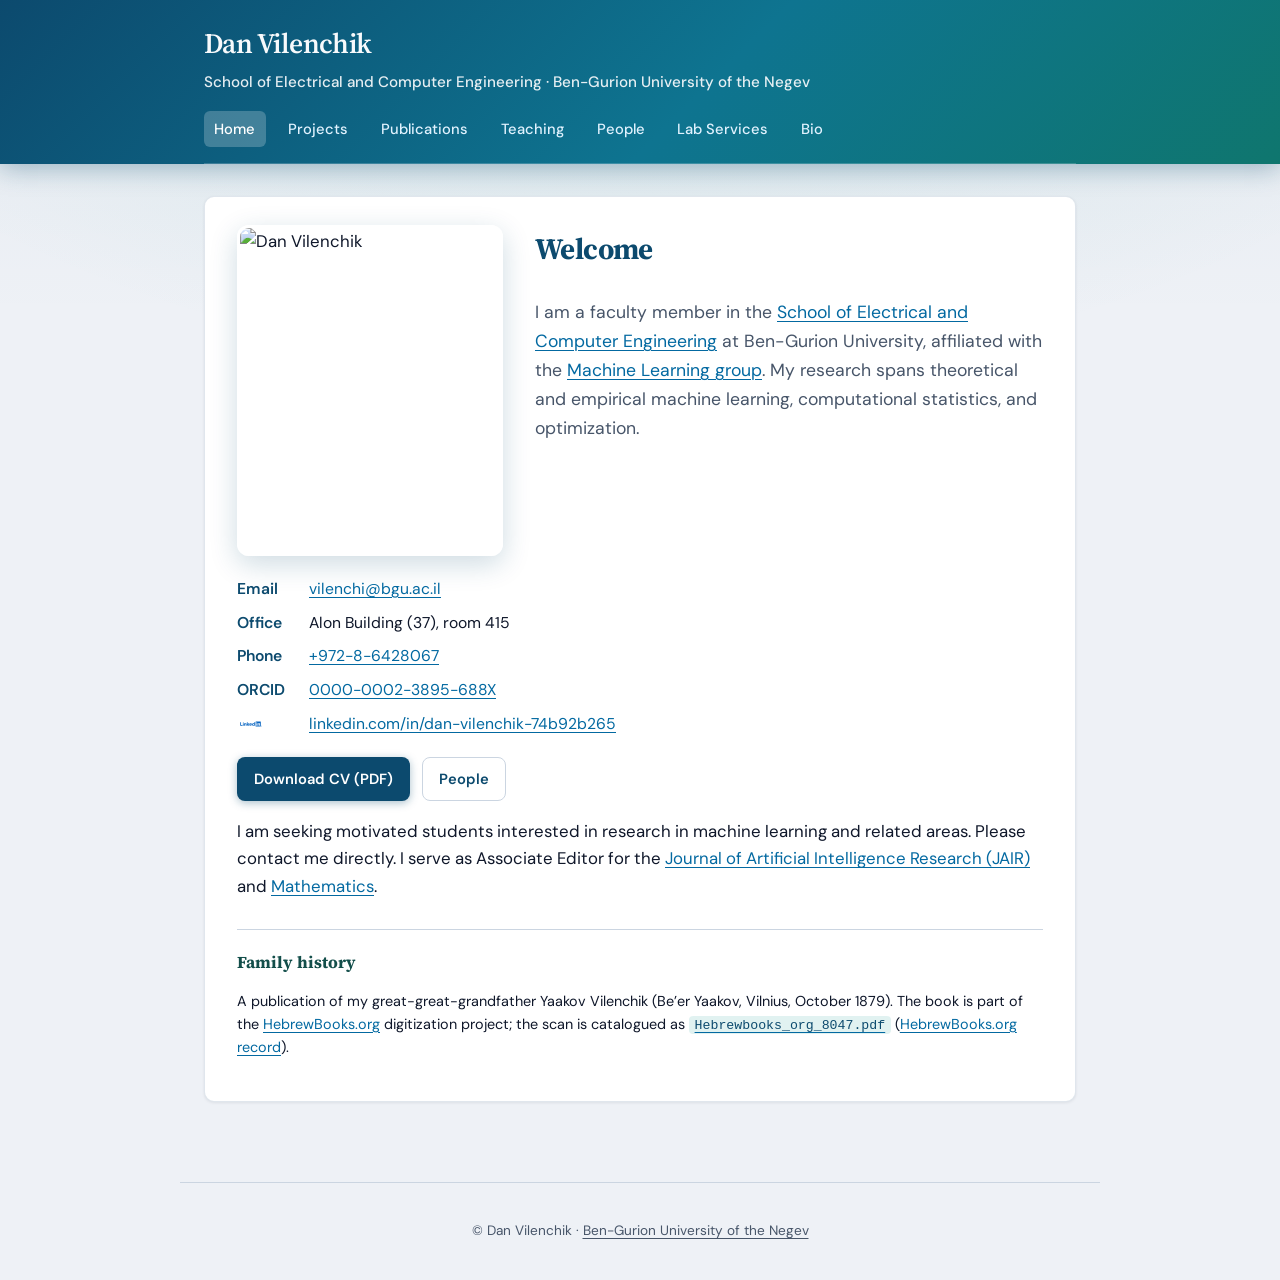
==== index.html @ 491f1ad4 "Home: LinkedIn logo in dt, profile URL link in dd (like ORCID) Made-with: Cursor" ====
<!DOCTYPE html>
<html lang="en">
  <head>
    <meta charset="utf-8" />
    <meta name="viewport" content="width=device-width, initial-scale=1" />
    <title>Dan Vilenchik @ Ben-Gurion University</title>
    <meta
      name="description"
      content="Dan Vilenchik — School of Electrical and Computer Engineering, Ben-Gurion University. Machine learning, computational statistics, and multidisciplinary projects."
    />
    <link rel="preconnect" href="https://fonts.googleapis.com" />
    <link rel="preconnect" href="https://fonts.gstatic.com" crossorigin />
    <link
      href="https://fonts.googleapis.com/css2?family=DM+Sans:ital,opsz,wght@0,9..40,400;0,9..40,600;0,9..40,700;1,9..40,400&family=Source+Serif+4:ital,opsz,wght@0,8..60,600;0,8..60,700;1,8..60,400&display=swap"
      rel="stylesheet"
    />
    <link
      rel="preload"
      as="image"
      href="/academic_homepage/assets/profile.jpg"
    />
    <link rel="stylesheet" href="css/style.css" />
  </head>
  <body>
    <header class="site-header">
      <div class="site-header__inner">
        <p class="site-title">Dan Vilenchik</p>
        <p class="site-sub">
          School of Electrical and Computer Engineering · Ben-Gurion University of the Negev
        </p>
        <nav class="nav" aria-label="Main">
          <a href="index.html" aria-current="page">Home</a>
          <a href="projects.html">Projects</a>
          <a href="publications.html">Publications</a>
          <a href="teaching.html">Teaching</a>
          <a href="lab.html">People</a>
          <a href="lab-services.html">Lab Services</a>
          <a href="bio.html">Bio</a>
        </nav>
      </div>
    </header>
    <main>
      <article class="card">
        <div class="profile-intro">
          <figure class="profile-figure">
            <img
              class="profile-photo"
              src="/academic_homepage/assets/profile.jpg"
              width="280"
              height="350"
              alt="Dan Vilenchik"
              fetchpriority="high"
              decoding="async"
            />
          </figure>
          <div class="profile-intro__text">
            <h1>Welcome</h1>
            <p class="lead">
              I am a faculty member in the
              <a href="https://www.bgu.ac.il/u/faculties/engineering/departments/school-of-electrical-and-computer-engineering/"
                >School of Electrical and Computer Engineering</a
              >
              at Ben-Gurion University, affiliated with the
              <a href="https://www.bgu.ac.il/u/faculties/engineering/departments/school-of-electrical-and-computer-engineering/research-members-ai/">Machine Learning group</a>. My research spans
              theoretical and empirical machine learning, computational statistics, and optimization.
            </p>
          </div>
        </div>
        <dl class="contact-grid">
          <dt>Email</dt>
          <dd><a href="mailto:vilenchi@bgu.ac.il">vilenchi@bgu.ac.il</a></dd>
          <dt>Office</dt>
          <dd>Alon Building (37), room 415</dd>
          <dt>Phone</dt>
          <dd><a href="tel:+97286428067">+972-8-6428067</a></dd>
          <dt>ORCID</dt>
          <dd>
            <a href="https://orcid.org/0000-0002-3895-688X">0000-0002-3895-688X</a>
          </dd>
          <dt class="contact-grid__linkedin">
            <img
              class="contact-linkedin-dt-logo"
              src="assets/LinkedIn-Logo.wine.svg"
              alt="LinkedIn"
              width="120"
              height="20"
              decoding="async"
            />
          </dt>
          <dd>
            <a href="https://www.linkedin.com/in/dan-vilenchik-74b92b265/"
              >linkedin.com/in/dan-vilenchik-74b92b265</a
            >
          </dd>
        </dl>
        <div class="btn-row">
          <a class="btn btn--primary" href="assets/Academic_CV_Vilenchik.pdf">Download CV (PDF)</a>
          <a class="btn btn--ghost" href="lab.html">People</a>
        </div>
        <p>
          I am seeking motivated students interested in research in machine learning and related
          areas. Please contact me directly. I serve as Associate Editor for the
          <a href="https://www.jair.org/">Journal of Artificial Intelligence Research (JAIR)</a> and
          <a href="https://www.mdpi.com/journal/mathematics">Mathematics</a>.
        </p>

        <section class="family-history" aria-labelledby="family-heading-home">
          <h2 id="family-heading-home">Family history</h2>
          <p>
            A publication of my great-great-grandfather Yaakov Vilenchik (Be’er Yaakov, Vilnius,
            October 1879). The book is part of the
            <a href="https://www.hebrewbooks.org/">HebrewBooks.org</a> digitization project; the scan
            is catalogued as
            <a href="/academic_homepage/assets/Hebrewbooks_org_8047.pdf"
              ><code>Hebrewbooks_org_8047.pdf</code></a
            >
            (<a href="https://www.hebrewbooks.org/8047">HebrewBooks.org record</a>).
          </p>
        </section>
      </article>
    </main>
    <footer class="site-footer">
      <p>
        &copy; Dan Vilenchik ·
        <a href="https://www.bgu.ac.il/">Ben-Gurion University of the Negev</a>
      </p>
    </footer>
  </body>
</html>
---- css/style.css ----
/*
  Academic homepage styles for Dan Vilenchik @ BGU.
  Domain: static marketing / lab site for GitHub Pages.
  Update when branding, navigation, or layout requirements change.
*/

:root {
  --bg: #eef1f6;
  --surface: #ffffff;
  --ink: #0f172a;
  --muted: #475569;
  --line: #cbd5e1;
  --brand: #0c4a6e;
  --brand-light: #0369a1;
  --accent: #0d9488;
  --accent-soft: rgba(13, 148, 136, 0.12);
  --shadow: 0 1px 3px rgba(15, 23, 42, 0.08);
  --radius: 10px;
  --font-sans: "DM Sans", system-ui, sans-serif;
  --font-serif: "Source Serif 4", Georgia, serif;
  --max: 920px;
}

*,
*::before,
*::after {
  box-sizing: border-box;
}

html {
  scroll-behavior: smooth;
}

body {
  margin: 0;
  font-family: var(--font-sans);
  font-size: 1.05rem;
  line-height: 1.65;
  color: var(--ink);
  background: var(--bg);
  background-image:
    linear-gradient(180deg, rgba(12, 74, 110, 0.04) 0%, transparent 320px),
    radial-gradient(ellipse 80% 50% at 50% -20%, rgba(13, 148, 136, 0.15), transparent);
  min-height: 100vh;
}

a {
  color: var(--brand-light);
  text-decoration-thickness: 1px;
  text-underline-offset: 3px;
}

a:hover {
  color: var(--accent);
}

.site-header {
  background: linear-gradient(135deg, #0c4a6e 0%, #0e7490 55%, #0f766e 100%);
  color: #f8fafc;
  padding: 0;
  box-shadow: 0 4px 24px rgba(12, 74, 110, 0.35);
}

.site-header__inner {
  max-width: var(--max);
  margin: 0 auto;
  padding: 1.25rem 1.5rem 0;
}

.site-title {
  font-family: var(--font-serif);
  font-weight: 600;
  font-size: 1.75rem;
  letter-spacing: -0.02em;
  margin: 0 0 0.25rem;
}

.site-sub {
  font-size: 0.95rem;
  opacity: 0.92;
  margin: 0 0 1rem;
  font-weight: 500;
}

.nav {
  display: flex;
  flex-wrap: wrap;
  gap: 0.35rem 0.75rem;
  padding-bottom: 1rem;
  border-bottom: 1px solid rgba(248, 250, 252, 0.2);
}

.nav a {
  color: #e0f2fe;
  text-decoration: none;
  font-size: 0.92rem;
  font-weight: 500;
  padding: 0.35rem 0.65rem;
  border-radius: 6px;
  transition: background 0.15s ease, color 0.15s ease;
}

.nav a:hover {
  background: rgba(255, 255, 255, 0.15);
  color: #fff;
}

.nav a[aria-current="page"] {
  background: rgba(255, 255, 255, 0.22);
  color: #fff;
}

main {
  max-width: var(--max);
  margin: 0 auto;
  padding: 2rem 1.5rem 3.5rem;
}

.card {
  background: var(--surface);
  border-radius: var(--radius);
  padding: 1.75rem 2rem;
  box-shadow: var(--shadow);
  border: 1px solid rgba(203, 213, 225, 0.6);
  margin-bottom: 1.5rem;
}

.card h1,
.card h2 {
  font-family: var(--font-serif);
  margin-top: 0;
}

.card h1 {
  font-size: 1.85rem;
  letter-spacing: -0.02em;
  color: var(--brand);
}

.card h2 {
  font-size: 1.35rem;
  color: #134e4a;
  margin-bottom: 0.75rem;
}

.lead {
  font-size: 1.1rem;
  color: var(--muted);
}

.contact-grid {
  display: grid;
  gap: 0.5rem 1.5rem;
  margin: 1.25rem 0;
  font-size: 0.98rem;
}

@media (min-width: 520px) {
  .contact-grid {
    grid-template-columns: auto 1fr;
  }
}

.contact-grid dt {
  font-weight: 600;
  color: var(--brand);
}

.contact-grid dd {
  margin: 0;
}

.contact-grid__linkedin {
  display: flex;
  align-items: center;
}

.contact-linkedin-dt-logo {
  display: block;
  height: 1.15rem;
  width: auto;
}

.btn-row {
  display: flex;
  flex-wrap: wrap;
  gap: 0.75rem;
  margin-top: 1.25rem;
}

.btn {
  display: inline-flex;
  align-items: center;
  gap: 0.4rem;
  padding: 0.55rem 1rem;
  border-radius: 8px;
  font-weight: 600;
  font-size: 0.92rem;
  text-decoration: none;
  border: 1px solid transparent;
  transition: transform 0.12s ease, box-shadow 0.12s ease;
}

.btn:hover {
  transform: translateY(-1px);
}

.btn--primary {
  background: var(--brand);
  color: #fff !important;
  box-shadow: 0 2px 8px rgba(12, 74, 110, 0.35);
}

.btn--primary:hover {
  background: #075985;
  color: #fff !important;
}

.btn--ghost {
  background: var(--surface);
  color: var(--brand) !important;
  border-color: var(--line);
}

.btn--ghost:hover {
  background: var(--accent-soft);
  border-color: var(--accent);
}

.project {
  padding: 1.25rem 0;
  border-bottom: 1px solid var(--line);
}

.project:last-child {
  border-bottom: none;
  padding-bottom: 0;
}

.project h3 {
  font-family: var(--font-serif);
  font-size: 1.15rem;
  margin: 0 0 0.5rem;
  color: var(--brand);
}

.project__tagline {
  margin: 0 0 0.75rem;
  font-size: 0.95rem;
  font-style: italic;
  color: var(--muted);
  line-height: 1.5;
}

.project__overview-title {
  display: block;
  font-size: 0.8rem;
  font-weight: 700;
  text-transform: uppercase;
  letter-spacing: 0.06em;
  color: var(--accent);
  margin: 0.75rem 0 0.35rem;
}

.project__pubs-title {
  display: block;
  font-size: 0.8rem;
  font-weight: 700;
  text-transform: uppercase;
  letter-spacing: 0.06em;
  color: var(--brand);
  margin: 0.85rem 0 0.35rem;
}

.project ul {
  margin: 0.35rem 0 0;
  padding-left: 1.2rem;
  font-size: 0.95rem;
  color: var(--ink);
}

.project ul li {
  margin-bottom: 0.4rem;
}

.pub-year {
  font-family: var(--font-serif);
  font-size: 1.35rem;
  color: #134e4a;
  margin: 1.75rem 0 0.75rem;
  padding-bottom: 0.35rem;
  border-bottom: 2px solid var(--accent-soft);
}

.pub-year:first-of-type {
  margin-top: 1.25rem;
}

.lab-member {
  display: grid;
  gap: 0.35rem;
  padding: 1rem 0;
  border-bottom: 1px solid var(--line);
}

.lab-member:last-child {
  border-bottom: none;
}

.lab-member__name {
  font-weight: 700;
  font-size: 1.05rem;
  color: var(--ink);
}

.lab-member__meta {
  font-size: 0.88rem;
  color: var(--accent);
  font-weight: 600;
}

.lab-member__topic {
  margin: 0;
  color: var(--muted);
  font-size: 0.98rem;
}

.pub-list {
  list-style: none;
  padding: 0;
  margin: 0;
}

.pub-list li {
  padding: 0.65rem 0;
  border-bottom: 1px solid var(--line);
  font-size: 0.95rem;
}

.pub-list li:last-child {
  border-bottom: none;
}

.course-list {
  margin: 0;
  padding-left: 1.25rem;
}

.course-list li {
  margin-bottom: 0.5rem;
}

.site-footer {
  max-width: var(--max);
  margin: 0 auto;
  padding: 1.5rem;
  text-align: center;
  font-size: 0.85rem;
  color: var(--muted);
  border-top: 1px solid var(--line);
}

.site-footer a {
  color: var(--muted);
}

.note {
  font-size: 0.9rem;
  color: var(--muted);
  font-style: italic;
  margin-top: 1rem;
}

/* Profile photo (same asset as Google Sites homepage) */
.profile-intro {
  display: flex;
  flex-wrap: wrap;
  gap: 1.5rem 2rem;
  align-items: flex-start;
  margin-bottom: 0.5rem;
}

.profile-figure {
  margin: 0;
  flex: 0 0 auto;
}

.profile-photo {
  display: block;
  width: min(266px, calc(38vw * 1.21));
  max-width: 100%;
  height: auto;
  border-radius: 12px;
  object-fit: cover;
  box-shadow: 0 8px 28px rgba(12, 74, 110, 0.2);
  border: 3px solid rgba(255, 255, 255, 0.95);
}

.profile-intro__text {
  flex: 1 1 280px;
  min-width: 0;
}

.profile-intro h1 {
  margin-top: 0;
}

.family-history {
  margin-top: 1.75rem;
  padding-top: 1.25rem;
  border-top: 1px solid var(--line);
  font-size: 0.9rem;
  line-height: 1.55;
}

.family-history h2 {
  font-family: var(--font-serif);
  font-size: 1.05rem;
  color: #134e4a;
  margin-bottom: 0.5rem;
}

.family-history code {
  font-size: 0.92em;
  padding: 0.1rem 0.35rem;
  border-radius: 4px;
  background: var(--accent-soft);
  color: var(--brand);
}
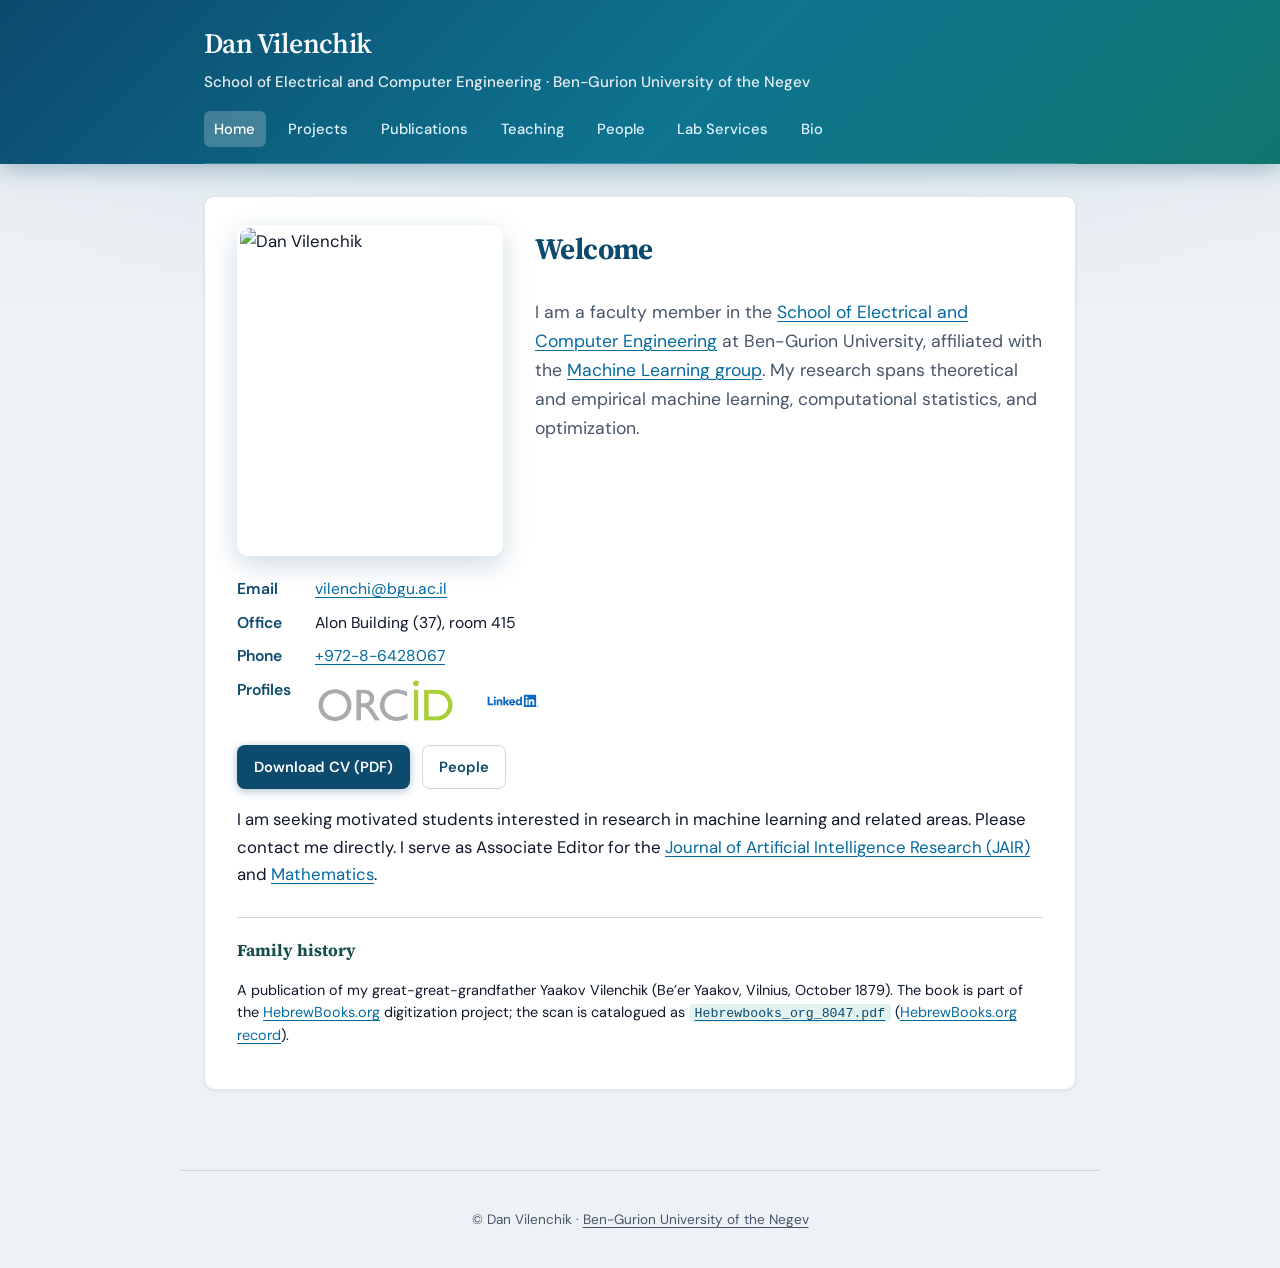
==== commit b260065b: "Home: ORCID and LinkedIn as side-by-side linked logos Made-with: Cursor" ====
--- a/index.html
+++ b/index.html
@@ -73,24 +73,36 @@
           <dd>Alon Building (37), room 415</dd>
           <dt>Phone</dt>
           <dd><a href="tel:+97286428067">+972-8-6428067</a></dd>
-          <dt>ORCID</dt>
-          <dd>
-            <a href="https://orcid.org/0000-0002-3895-688X">0000-0002-3895-688X</a>
-          </dd>
-          <dt class="contact-grid__linkedin">
-            <img
-              class="contact-linkedin-dt-logo"
-              src="assets/LinkedIn-Logo.wine.svg"
-              alt="LinkedIn"
-              width="120"
-              height="20"
-              decoding="async"
-            />
-          </dt>
-          <dd>
-            <a href="https://www.linkedin.com/in/dan-vilenchik-74b92b265/"
-              >linkedin.com/in/dan-vilenchik-74b92b265</a
+          <dt>Profiles</dt>
+          <dd class="contact-profile-icons">
+            <a
+              href="https://orcid.org/0000-0002-3895-688X"
+              class="contact-profile-icons__link"
+              aria-label="ORCID: 0000-0002-3895-688X"
             >
+              <img
+                class="contact-profile-icons__img contact-profile-icons__img--orcid"
+                src="assets/ORCID_logo.svg.png"
+                alt=""
+                width="960"
+                height="327"
+                decoding="async"
+              />
+            </a>
+            <a
+              href="https://www.linkedin.com/in/dan-vilenchik-74b92b265/"
+              class="contact-profile-icons__link"
+              aria-label="LinkedIn profile"
+            >
+              <img
+                class="contact-profile-icons__img contact-profile-icons__img--linkedin"
+                src="assets/LinkedIn-Logo.wine.svg"
+                alt=""
+                width="1200"
+                height="800"
+                decoding="async"
+              />
+            </a>
           </dd>
         </dl>
         <div class="btn-row">
--- a/css/style.css
+++ b/css/style.css
@@ -170,15 +170,35 @@
   margin: 0;
 }
 
-.contact-grid__linkedin {
+.contact-profile-icons {
   display: flex;
+  flex-wrap: wrap;
   align-items: center;
-}
-
-.contact-linkedin-dt-logo {
+  gap: 1.5rem;
+}
+
+.contact-profile-icons__link {
+  display: inline-flex;
+  align-items: center;
+  line-height: 0;
+}
+
+.contact-profile-icons__link:hover {
+  opacity: 0.88;
+}
+
+/* Larger wordmarks; distinct heights keep both readable side by side */
+.contact-profile-icons__img {
   display: block;
-  height: 1.15rem;
   width: auto;
+}
+
+.contact-profile-icons__img--orcid {
+  height: 3rem;
+}
+
+.contact-profile-icons__img--linkedin {
+  height: 2.75rem;
 }
 
 .btn-row {
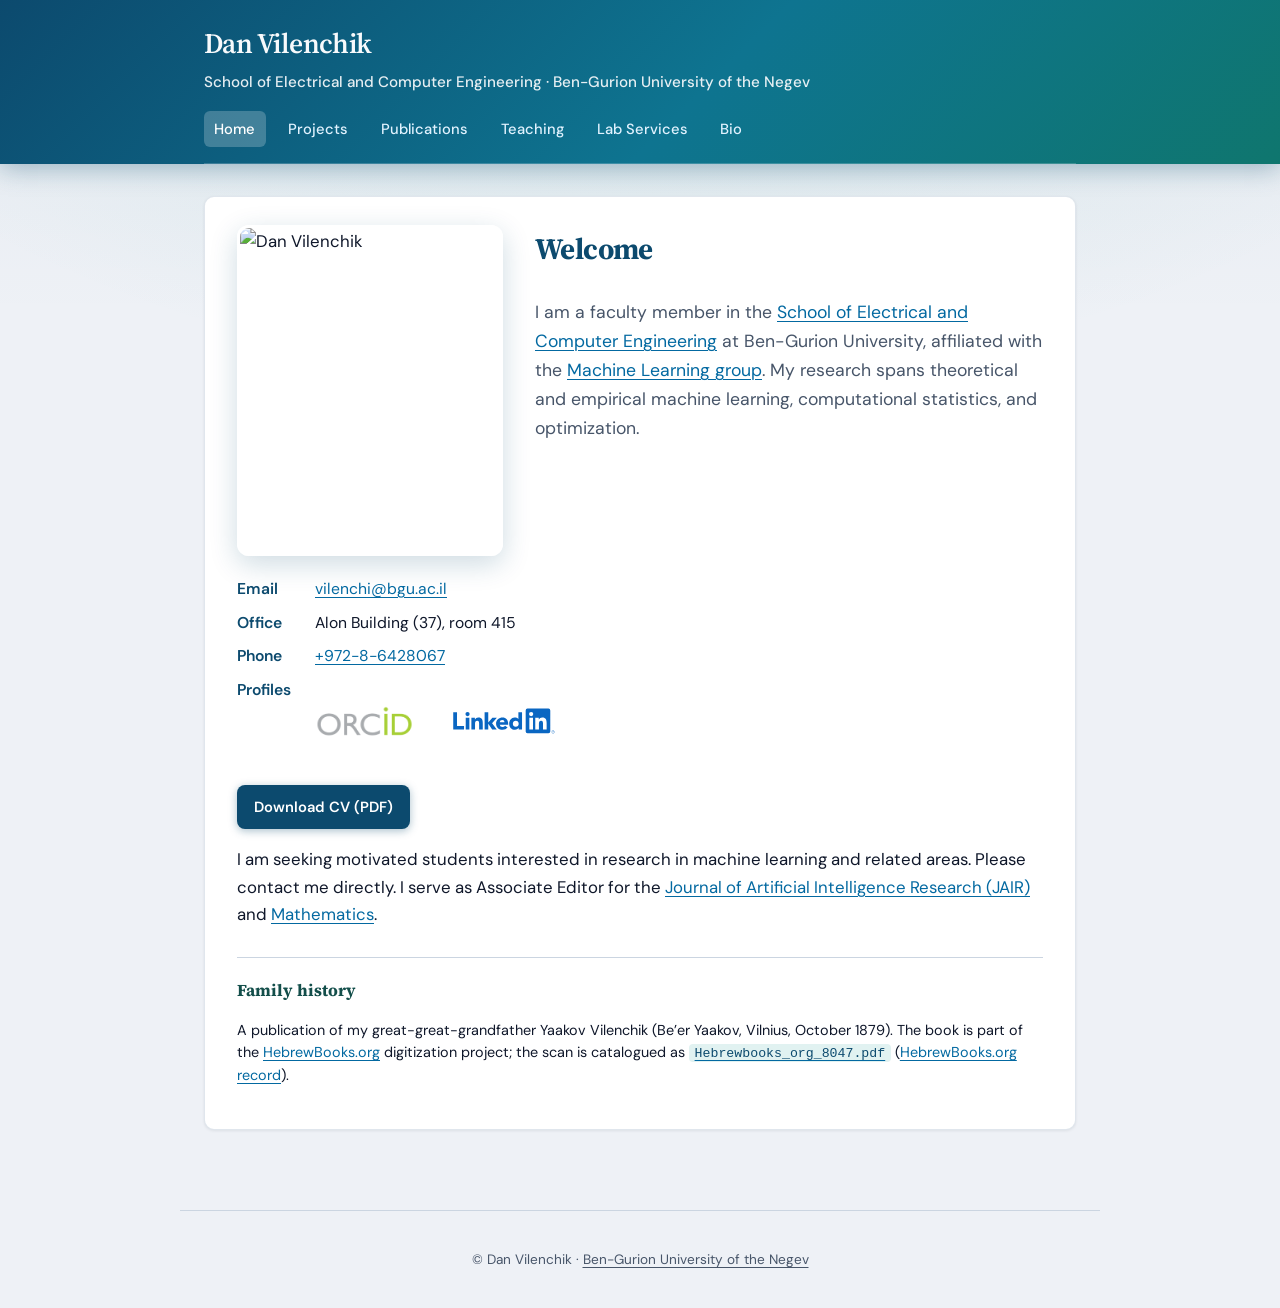
==== commit 42fdbc89: "Home: remove People from nav and CV button row Made-with: Cursor" ====
--- a/index.html
+++ b/index.html
@@ -33,7 +33,6 @@
           <a href="projects.html">Projects</a>
           <a href="publications.html">Publications</a>
           <a href="teaching.html">Teaching</a>
-          <a href="lab.html">People</a>
           <a href="lab-services.html">Lab Services</a>
           <a href="bio.html">Bio</a>
         </nav>
@@ -107,7 +106,6 @@
         </dl>
         <div class="btn-row">
           <a class="btn btn--primary" href="assets/Academic_CV_Vilenchik.pdf">Download CV (PDF)</a>
-          <a class="btn btn--ghost" href="lab.html">People</a>
         </div>
         <p>
           I am seeking motivated students interested in research in machine learning and related
--- a/css/style.css
+++ b/css/style.css
@@ -194,11 +194,11 @@
 }
 
 .contact-profile-icons__img--orcid {
-  height: 3rem;
+  height: 2.1rem;
 }
 
 .contact-profile-icons__img--linkedin {
-  height: 2.75rem;
+  height: 5.5rem;
 }
 
 .btn-row {
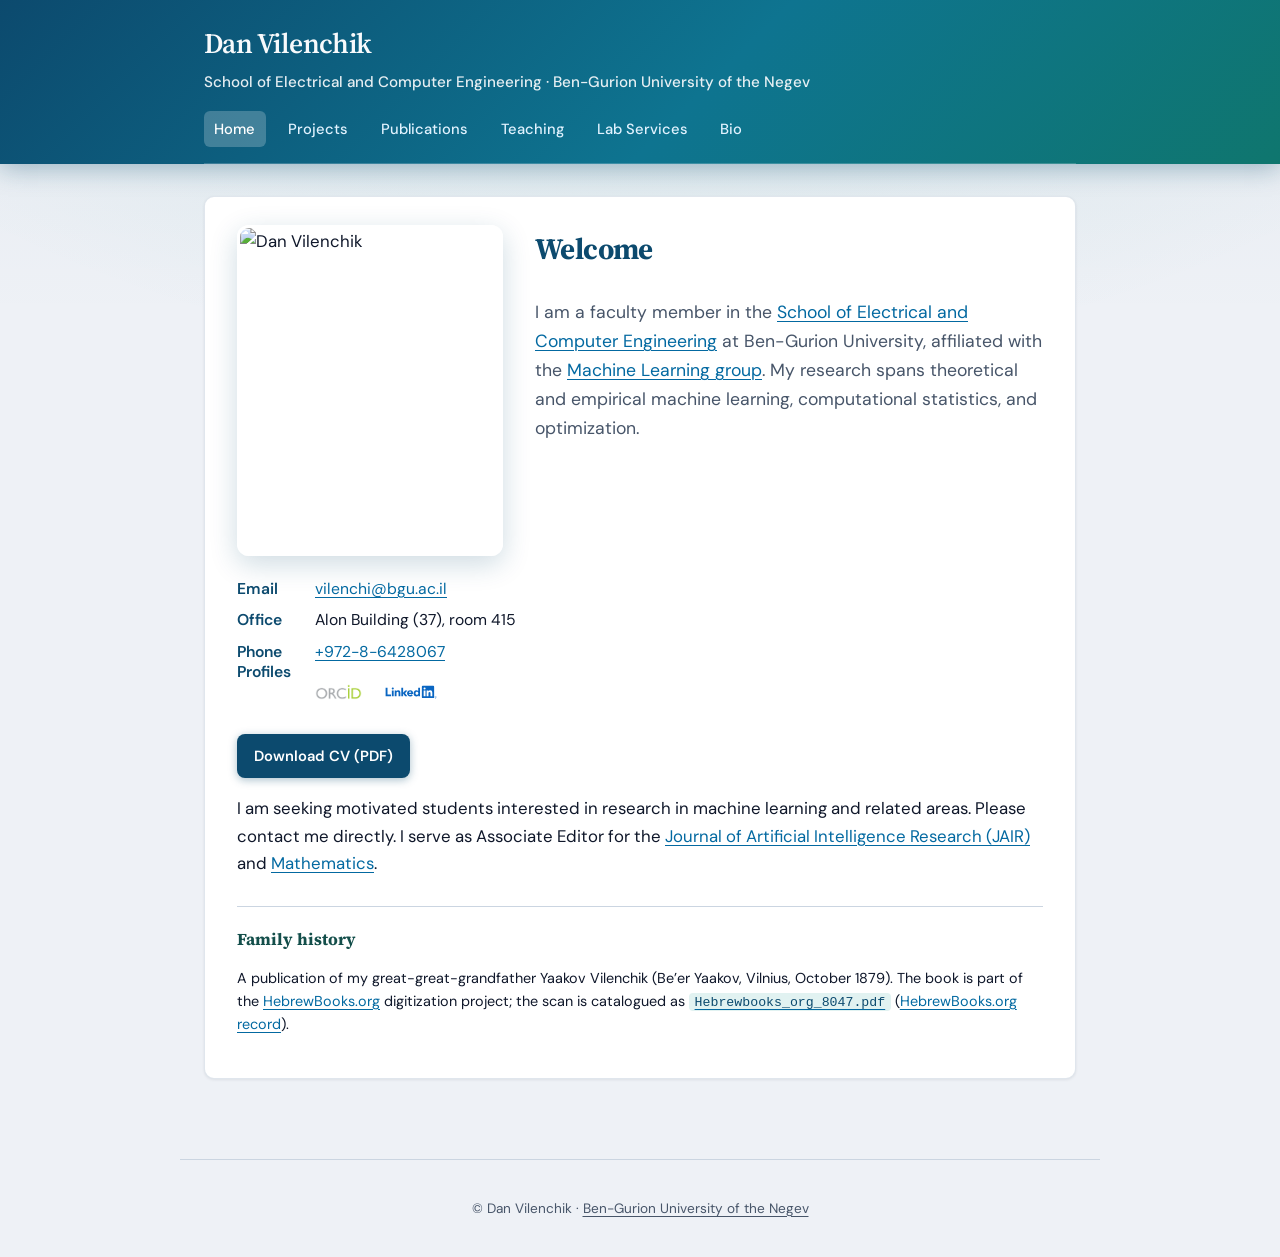
==== commit 6c814a21: "Home: smaller profile logos, tighter contact spacing, explicit Profiles row class Made-with: Cursor" ====
--- a/index.html
+++ b/index.html
@@ -72,8 +72,8 @@
           <dd>Alon Building (37), room 415</dd>
           <dt>Phone</dt>
           <dd><a href="tel:+97286428067">+972-8-6428067</a></dd>
-          <dt>Profiles</dt>
-          <dd class="contact-profile-icons">
+          <dt class="contact-grid__profiles">Profiles</dt>
+          <dd class="contact-profile-icons contact-grid__profiles">
             <a
               href="https://orcid.org/0000-0002-3895-688X"
               class="contact-profile-icons__link"
--- a/css/style.css
+++ b/css/style.css
@@ -150,7 +150,7 @@
 
 .contact-grid {
   display: grid;
-  gap: 0.5rem 1.5rem;
+  gap: 0.35rem 1.5rem;
   margin: 1.25rem 0;
   font-size: 0.98rem;
 }
@@ -164,17 +164,24 @@
 .contact-grid dt {
   font-weight: 600;
   color: var(--brand);
+  align-self: center;
 }
 
 .contact-grid dd {
   margin: 0;
+  align-self: center;
+}
+
+/* Pull Profiles row up toward Phone (grid row-gap alone leaves too much air). */
+.contact-grid__profiles {
+  margin-top: -2.5rem;
 }
 
 .contact-profile-icons {
   display: flex;
   flex-wrap: wrap;
   align-items: center;
-  gap: 1.5rem;
+  gap: 1rem;
 }
 
 .contact-profile-icons__link {
@@ -194,11 +201,11 @@
 }
 
 .contact-profile-icons__img--orcid {
-  height: 2.1rem;
+  height: 1rem;
 }
 
 .contact-profile-icons__img--linkedin {
-  height: 5.5rem;
+  height: 2.75rem;
 }
 
 .btn-row {
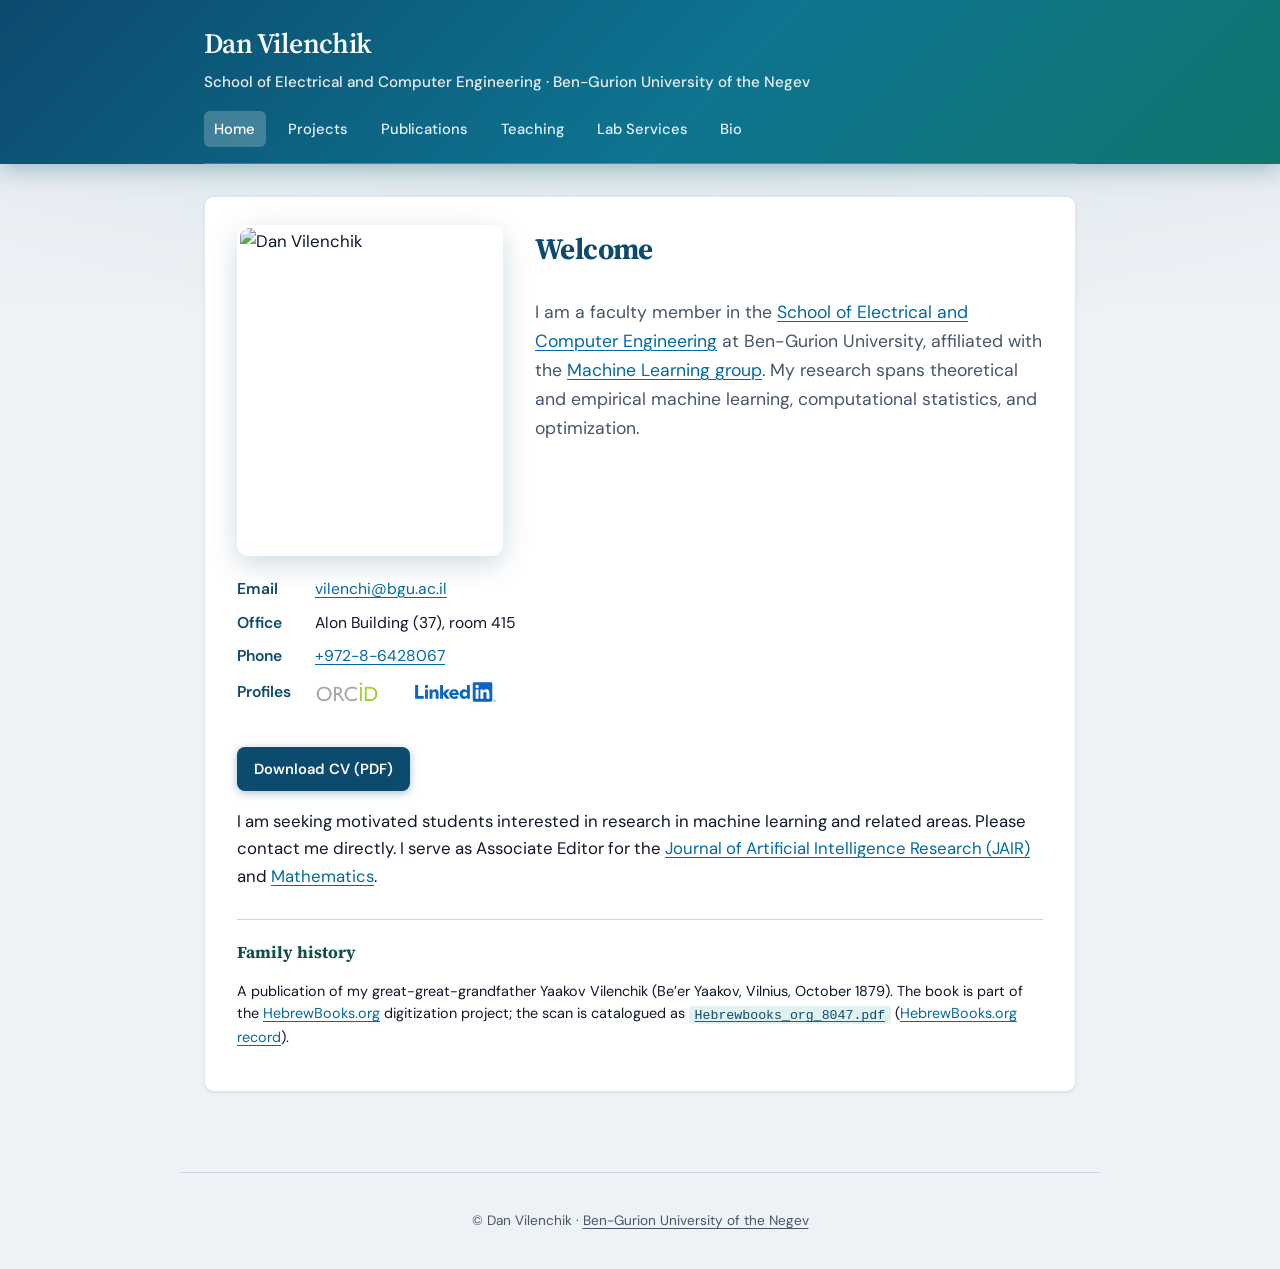
==== commit b1d67ec7: "Home: restore larger contact logos and spacing (revert aggressive shrink) Made-with: Cursor" ====
--- a/index.html
+++ b/index.html
@@ -72,8 +72,8 @@
           <dd>Alon Building (37), room 415</dd>
           <dt>Phone</dt>
           <dd><a href="tel:+97286428067">+972-8-6428067</a></dd>
-          <dt class="contact-grid__profiles">Profiles</dt>
-          <dd class="contact-profile-icons contact-grid__profiles">
+          <dt>Profiles</dt>
+          <dd class="contact-profile-icons">
             <a
               href="https://orcid.org/0000-0002-3895-688X"
               class="contact-profile-icons__link"
--- a/css/style.css
+++ b/css/style.css
@@ -150,7 +150,7 @@
 
 .contact-grid {
   display: grid;
-  gap: 0.35rem 1.5rem;
+  gap: 0.5rem 1.5rem;
   margin: 1.25rem 0;
   font-size: 0.98rem;
 }
@@ -172,16 +172,17 @@
   align-self: center;
 }
 
-/* Pull Profiles row up toward Phone (grid row-gap alone leaves too much air). */
-.contact-grid__profiles {
-  margin-top: -2.5rem;
+/* Pull Profiles row slightly closer to Phone (tighter than uniform row-gap). */
+.contact-grid dt:nth-child(7),
+.contact-grid dd:nth-child(8) {
+  margin-top: -1.3rem;
 }
 
 .contact-profile-icons {
   display: flex;
   flex-wrap: wrap;
   align-items: center;
-  gap: 1rem;
+  gap: 1.5rem;
 }
 
 .contact-profile-icons__link {
@@ -201,11 +202,11 @@
 }
 
 .contact-profile-icons__img--orcid {
-  height: 1rem;
+  height: 1.361rem;
 }
 
 .contact-profile-icons__img--linkedin {
-  height: 2.75rem;
+  height: 4.4rem;
 }
 
 .btn-row {
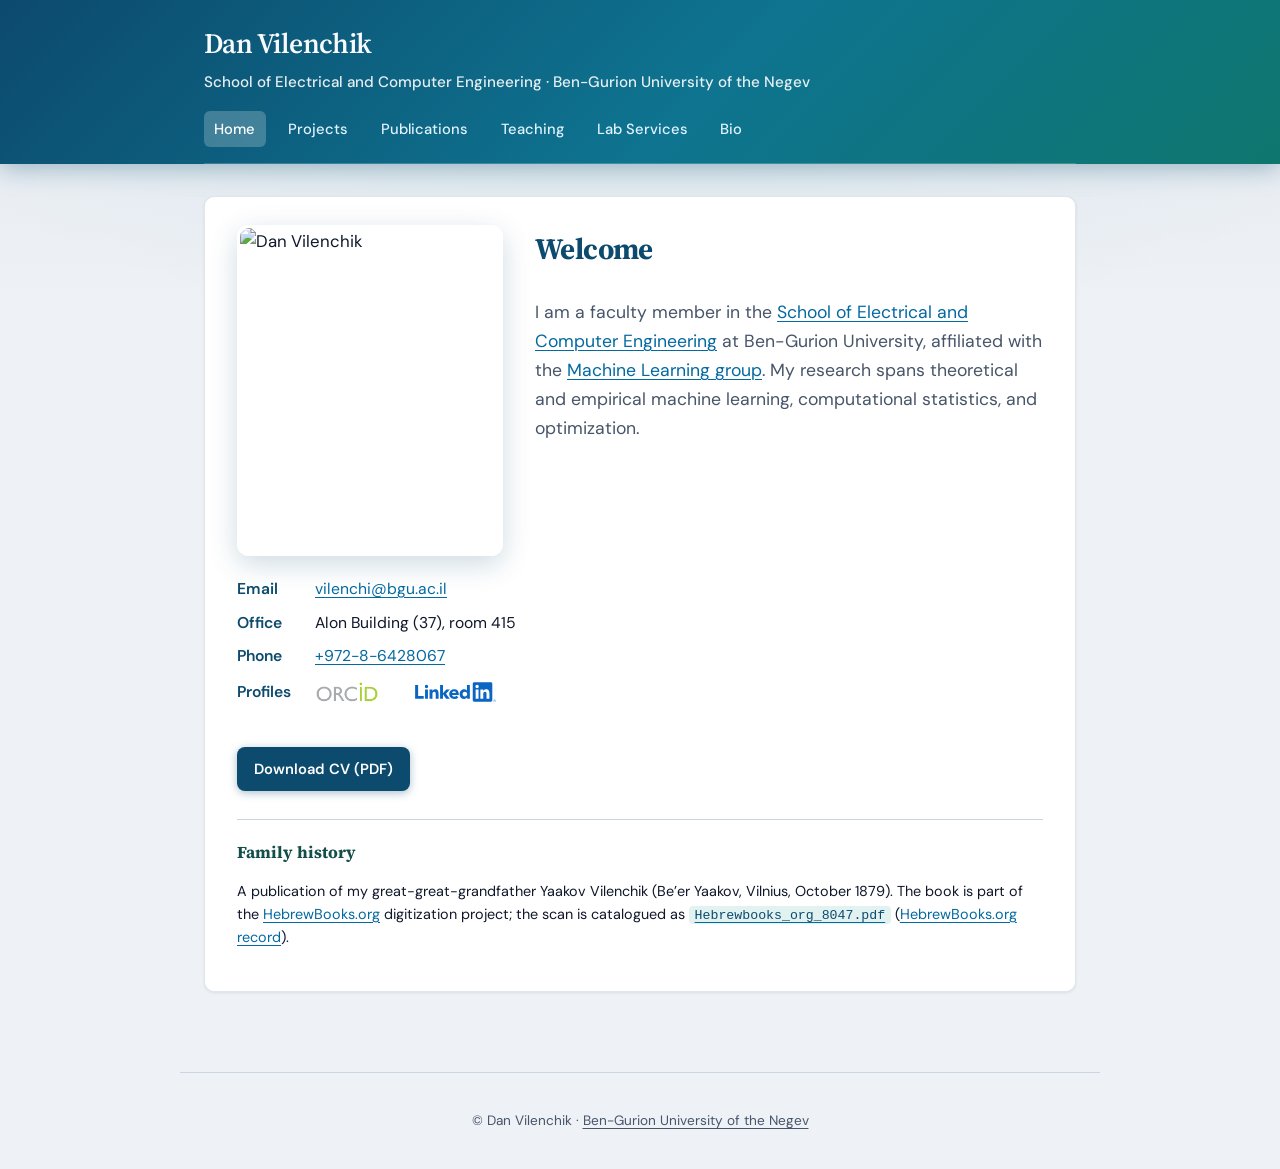
==== commit 4c5b7fc9: "Home: remove students/JAIR/Mathematics blurb paragraph Made-with: Cursor" ====
--- a/index.html
+++ b/index.html
@@ -107,12 +107,6 @@
         <div class="btn-row">
           <a class="btn btn--primary" href="assets/Academic_CV_Vilenchik.pdf">Download CV (PDF)</a>
         </div>
-        <p>
-          I am seeking motivated students interested in research in machine learning and related
-          areas. Please contact me directly. I serve as Associate Editor for the
-          <a href="https://www.jair.org/">Journal of Artificial Intelligence Research (JAIR)</a> and
-          <a href="https://www.mdpi.com/journal/mathematics">Mathematics</a>.
-        </p>
 
         <section class="family-history" aria-labelledby="family-heading-home">
           <h2 id="family-heading-home">Family history</h2>
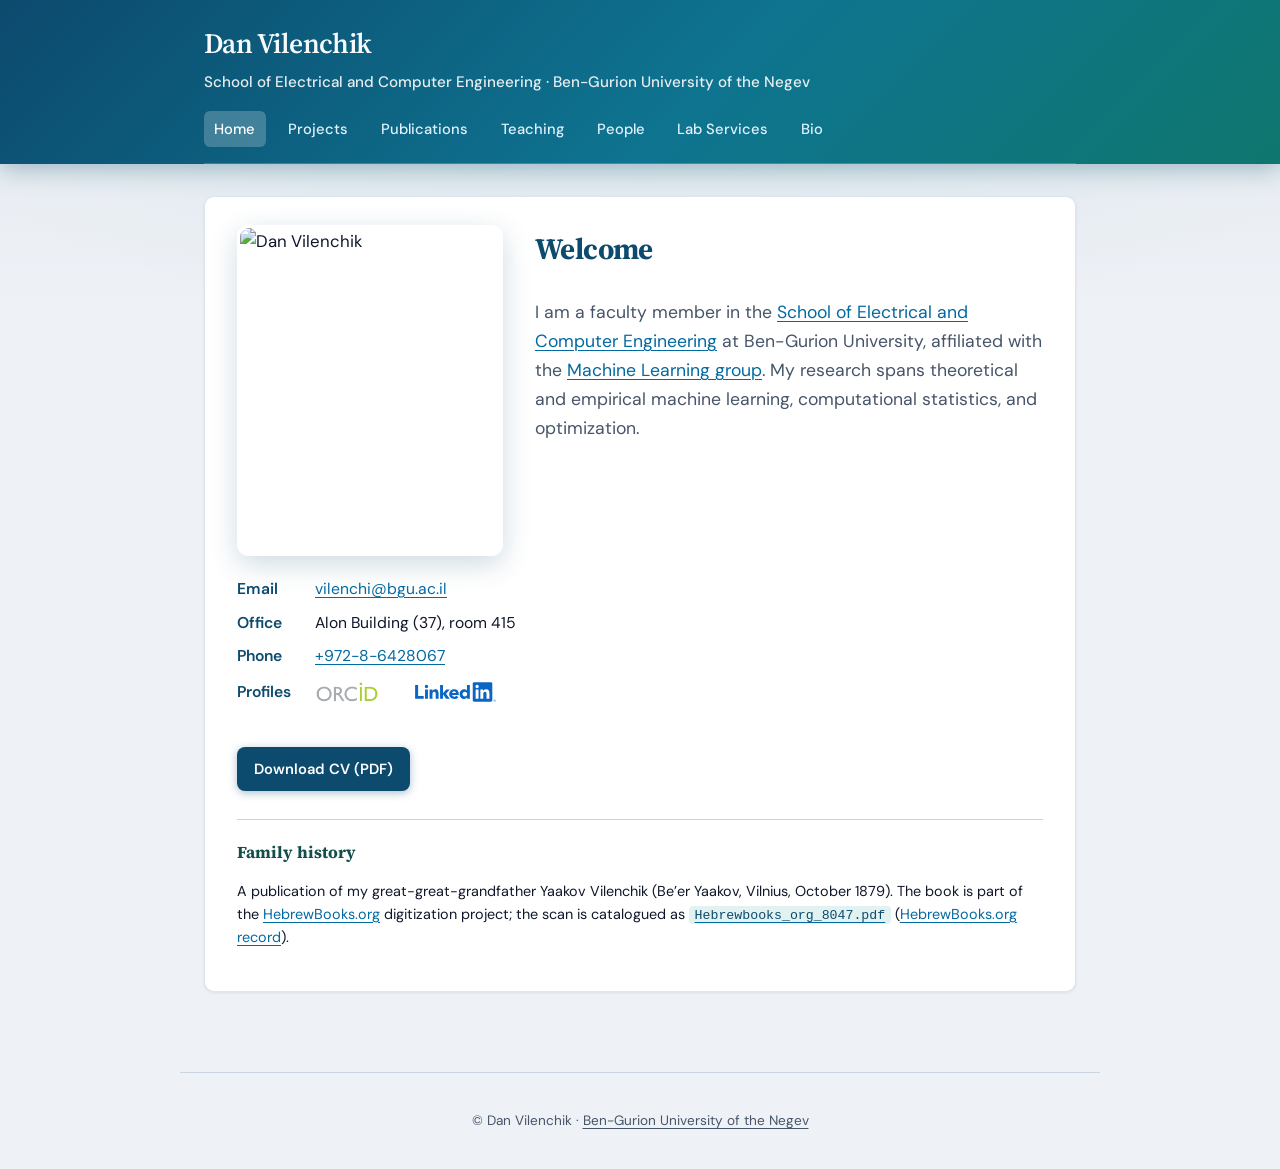
==== commit ccbaa06d: "Responsive: mobile breakpoints, safe-area viewport, lab roster stack on narrow screens Made-with: Cu" ====
--- a/index.html
+++ b/index.html
@@ -2,7 +2,10 @@
 <html lang="en">
   <head>
     <meta charset="utf-8" />
-    <meta name="viewport" content="width=device-width, initial-scale=1" />
+    <meta
+      name="viewport"
+      content="width=device-width, initial-scale=1, viewport-fit=cover"
+    />
     <title>Dan Vilenchik @ Ben-Gurion University</title>
     <meta
       name="description"
@@ -33,6 +36,7 @@
           <a href="projects.html">Projects</a>
           <a href="publications.html">Publications</a>
           <a href="teaching.html">Teaching</a>
+          <a href="lab.html">People</a>
           <a href="lab-services.html">Lab Services</a>
           <a href="bio.html">Bio</a>
         </nav>
--- a/css/style.css
+++ b/css/style.css
@@ -29,6 +29,8 @@
 
 html {
   scroll-behavior: smooth;
+  -webkit-text-size-adjust: 100%;
+  text-size-adjust: 100%;
 }
 
 body {
@@ -44,6 +46,13 @@
   min-height: 100vh;
 }
 
+/* Avoid horizontal scroll from long words/URLs on narrow viewports */
+main,
+.card {
+  overflow-wrap: break-word;
+  word-wrap: break-word;
+}
+
 a {
   color: var(--brand-light);
   text-decoration-thickness: 1px;
@@ -64,7 +73,8 @@
 .site-header__inner {
   max-width: var(--max);
   margin: 0 auto;
-  padding: 1.25rem 1.5rem 0;
+  padding: 1.25rem max(1.5rem, env(safe-area-inset-left, 0px)) 0
+    max(1.5rem, env(safe-area-inset-right, 0px));
 }
 
 .site-title {
@@ -113,7 +123,8 @@
 main {
   max-width: var(--max);
   margin: 0 auto;
-  padding: 2rem 1.5rem 3.5rem;
+  padding: 2rem max(1.5rem, env(safe-area-inset-left, 0px)) 3.5rem
+    max(1.5rem, env(safe-area-inset-right, 0px));
 }
 
 .card {
@@ -381,7 +392,8 @@
 .site-footer {
   max-width: var(--max);
   margin: 0 auto;
-  padding: 1.5rem;
+  padding: 1.5rem max(1.5rem, env(safe-area-inset-left, 0px))
+    max(1.5rem, env(safe-area-inset-bottom, 0px)) max(1.5rem, env(safe-area-inset-right, 0px));
   text-align: center;
   font-size: 0.85rem;
   color: var(--muted);
@@ -455,3 +467,114 @@
   background: var(--accent-soft);
   color: var(--brand);
 }
+
+/* --- Small screens: phones and narrow viewports (CSS media queries; no JS required) --- */
+@media (max-width: 640px) {
+  body {
+    overflow-x: hidden;
+  }
+
+  .site-title {
+    font-size: 1.45rem;
+  }
+
+  .site-sub {
+    font-size: 0.88rem;
+    line-height: 1.45;
+  }
+
+  .nav {
+    gap: 0.4rem 0.5rem;
+  }
+
+  .nav a {
+    min-height: 2.75rem;
+    display: inline-flex;
+    align-items: center;
+    padding: 0.45rem 0.7rem;
+    font-size: 0.88rem;
+  }
+
+  main {
+    padding-top: 1.35rem;
+    padding-bottom: 2.75rem;
+    padding-left: max(1rem, env(safe-area-inset-left, 0px));
+    padding-right: max(1rem, env(safe-area-inset-right, 0px));
+  }
+
+  .site-header__inner {
+    padding-left: max(1rem, env(safe-area-inset-left, 0px));
+    padding-right: max(1rem, env(safe-area-inset-right, 0px));
+  }
+
+  .card {
+    padding: 1.25rem 1.1rem;
+  }
+
+  .card h1 {
+    font-size: 1.55rem;
+  }
+
+  .card h2 {
+    font-size: 1.22rem;
+  }
+
+  .lead {
+    font-size: 1.02rem;
+  }
+
+  .profile-intro {
+    flex-direction: column;
+    align-items: center;
+    text-align: center;
+    gap: 1.1rem;
+  }
+
+  .profile-intro__text {
+    text-align: left;
+    width: 100%;
+  }
+
+  .profile-photo {
+    width: min(240px, 100%);
+    margin-inline: auto;
+  }
+
+  .btn-row {
+    flex-direction: column;
+    align-items: stretch;
+  }
+
+  .btn-row .btn {
+    justify-content: center;
+    text-align: center;
+  }
+
+  .pub-list li {
+    overflow-wrap: anywhere;
+  }
+
+  .contact-profile-icons__img--orcid {
+    height: 1.2rem;
+  }
+
+  .contact-profile-icons__img--linkedin {
+    height: 3.6rem;
+  }
+
+  .contact-profile-icons {
+    gap: 1rem;
+    justify-content: flex-start;
+  }
+}
+
+@media (max-width: 380px) {
+  .site-title {
+    font-size: 1.3rem;
+  }
+
+  .nav a {
+    font-size: 0.82rem;
+    padding: 0.4rem 0.55rem;
+  }
+}
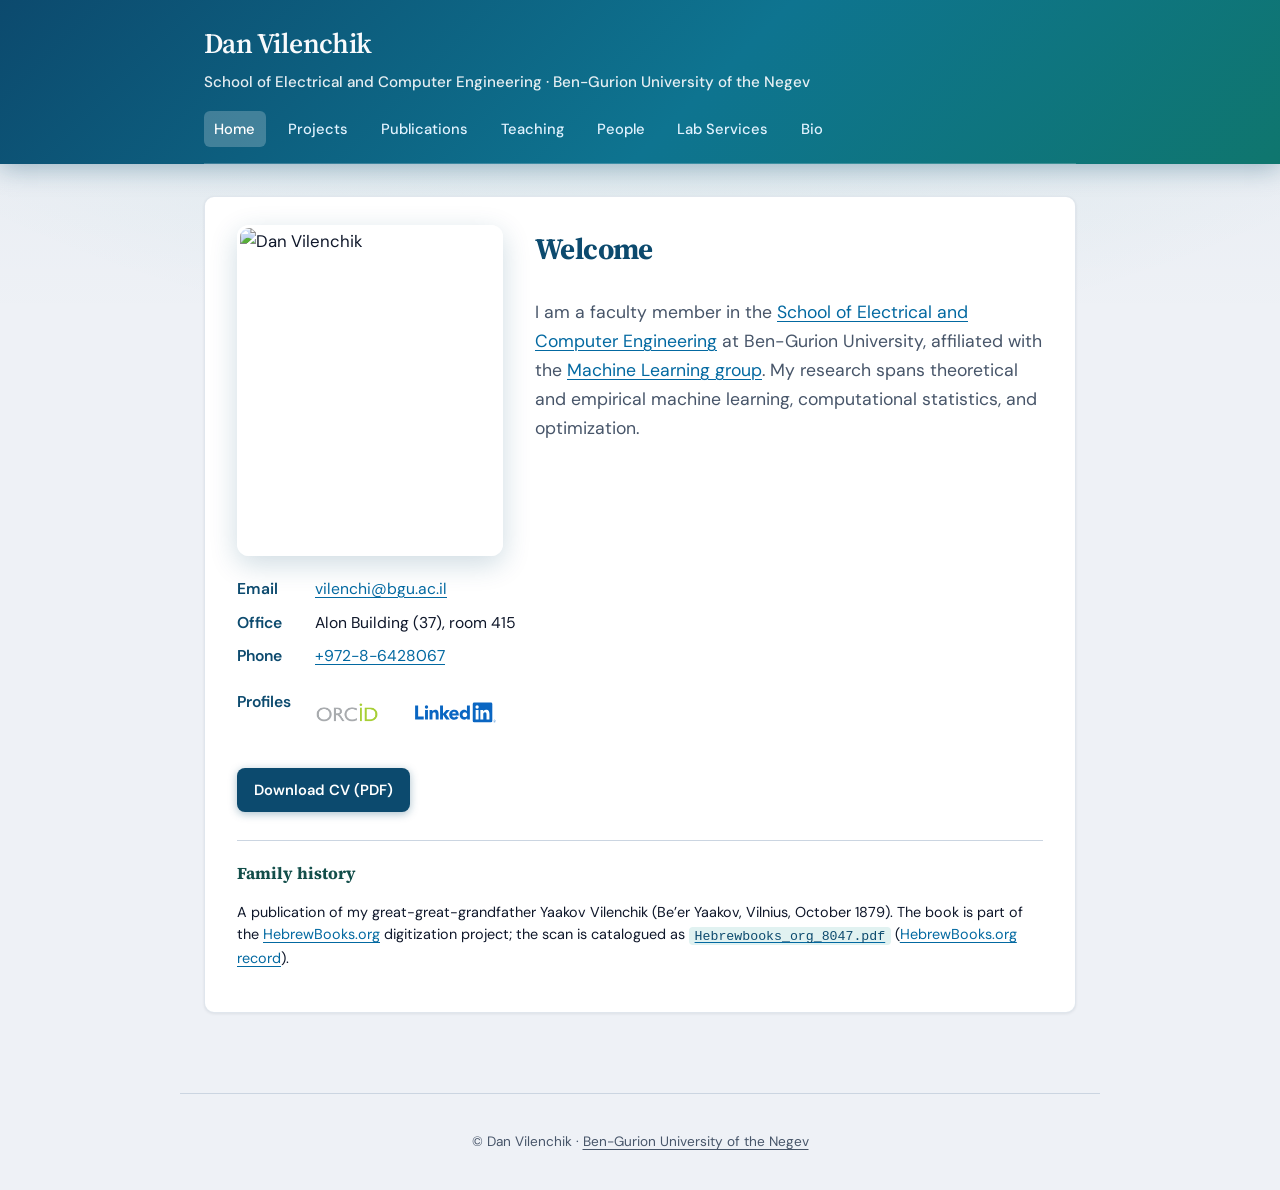
==== commit 19c58103: "Home: fix Phone/Profiles spacing on narrow screens (class + scoped pull-up) Made-with: Cursor" ====
--- a/index.html
+++ b/index.html
@@ -76,8 +76,8 @@
           <dd>Alon Building (37), room 415</dd>
           <dt>Phone</dt>
           <dd><a href="tel:+97286428067">+972-8-6428067</a></dd>
-          <dt>Profiles</dt>
-          <dd class="contact-profile-icons">
+          <dt class="contact-grid__profiles-label">Profiles</dt>
+          <dd class="contact-profile-icons contact-grid__profiles-dd">
             <a
               href="https://orcid.org/0000-0002-3895-688X"
               class="contact-profile-icons__link"
--- a/css/style.css
+++ b/css/style.css
@@ -183,10 +183,12 @@
   align-self: center;
 }
 
-/* Pull Profiles row slightly closer to Phone (tighter than uniform row-gap). */
-.contact-grid dt:nth-child(7),
-.contact-grid dd:nth-child(8) {
-  margin-top: -1.3rem;
+/* Pull Profiles row toward Phone on wide layout only (two columns). Narrow: extra space via rules below. */
+@media (min-width: 641px) {
+  .contact-grid__profiles-label,
+  .contact-grid__profiles-dd {
+    margin-top: -1.3rem;
+  }
 }
 
 .contact-profile-icons {
@@ -568,6 +570,17 @@
   }
 }
 
+/* Single-column contact grid only: clear gap between phone and Profiles (portrait phones) */
+@media (max-width: 519px) {
+  .contact-grid__profiles-label {
+    margin-top: 1.35rem;
+  }
+
+  .contact-grid__profiles-dd {
+    margin-top: 0;
+  }
+}
+
 @media (max-width: 380px) {
   .site-title {
     font-size: 1.3rem;
